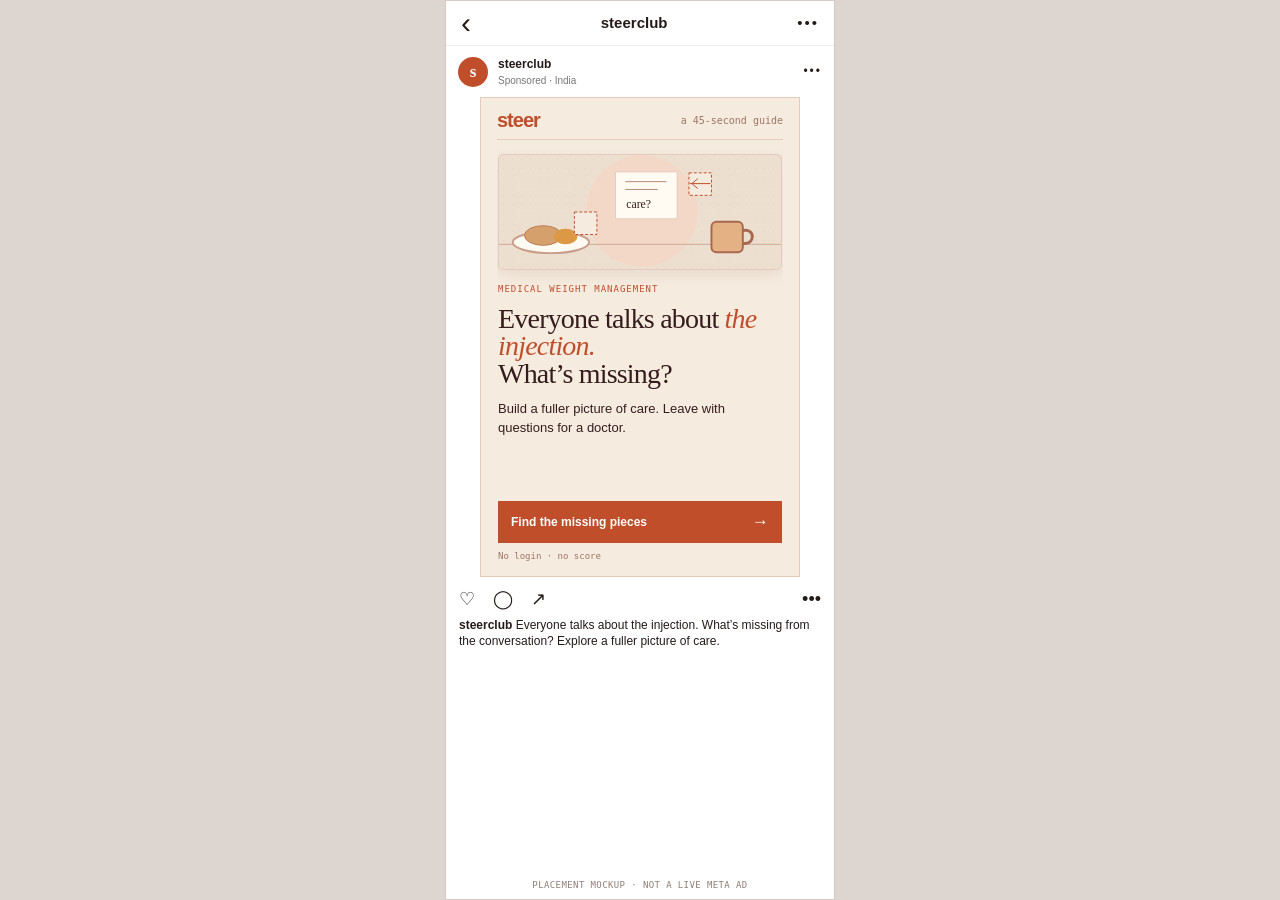
==== placement.html @ 1829b13c "Build The Missing Pieces demo" ====
<!doctype html>
<html lang="en">
<head>
  <meta charset="utf-8" />
  <meta name="viewport" content="width=device-width,initial-scale=1" />
  <title>The Missing Pieces · feed placement demo</title>
  <link rel="stylesheet" href="placement.css" />
</head>
<body>
  <main class="phone-preview" aria-label="Mock social feed placement">
    <header><span class="back">‹</span><b>steerclub</b><span class="more">•••</span></header>
    <div class="sponsored"><span class="avatar">s</span><span><b>steerclub</b><small>Sponsored · India</small></span><span class="more">•••</span></div>
    <iframe src="playable.html" title="The Missing Pieces interactive playable ad"></iframe>
    <div class="feed-actions"><span>♡　◯　↗</span><span>•••</span></div>
    <p class="caption"><b>steerclub</b> Everyone talks about the injection. What’s missing from the conversation? Explore a fuller picture of care.</p>
    <p class="mock-label">PLACEMENT MOCKUP · NOT A LIVE META AD</p>
  </main>
</body>
</html>
---- placement.css ----
*{box-sizing:border-box}body{margin:0;min-height:100vh;background:#ddd5cf;display:grid;place-items:center;color:#241b19;font:14px/1.35 Arial,sans-serif}.phone-preview{width:min(100vw,390px);min-height:100dvh;background:#fff;display:flex;flex-direction:column;border:1px solid #d5cbc4}header{height:45px;display:flex;align-items:center;justify-content:space-between;padding:0 15px;border-bottom:1px solid #eee;font-size:15px}.back{font-size:30px;font-weight:200}.more{letter-spacing:2px}.sponsored{height:51px;flex:none;display:flex;align-items:center;gap:10px;padding:6px 12px;font-size:12px}.sponsored small{display:block;color:#777;font-size:10px;margin-top:2px}.avatar{height:30px;width:30px;border-radius:50%;background:#c04e2a;color:white;display:grid;place-items:center;font:700 17px Georgia}.sponsored .more{margin-left:auto}iframe{display:block;border:0;width:320px;height:480px;max-width:100%;align-self:center;background:#f5ebdf}.feed-actions{display:flex;justify-content:space-between;padding:10px 13px 4px;font-size:18px}.caption{font-size:12px;padding:0 13px;margin:2px 0 12px}.mock-label{margin:auto 0 0;padding:9px;text-align:center;color:#8e7e76;font:9px monospace;letter-spacing:.4px}@media(min-height:650px){.phone-preview{height:100dvh;max-height:900px}.caption{margin-bottom:20px}}
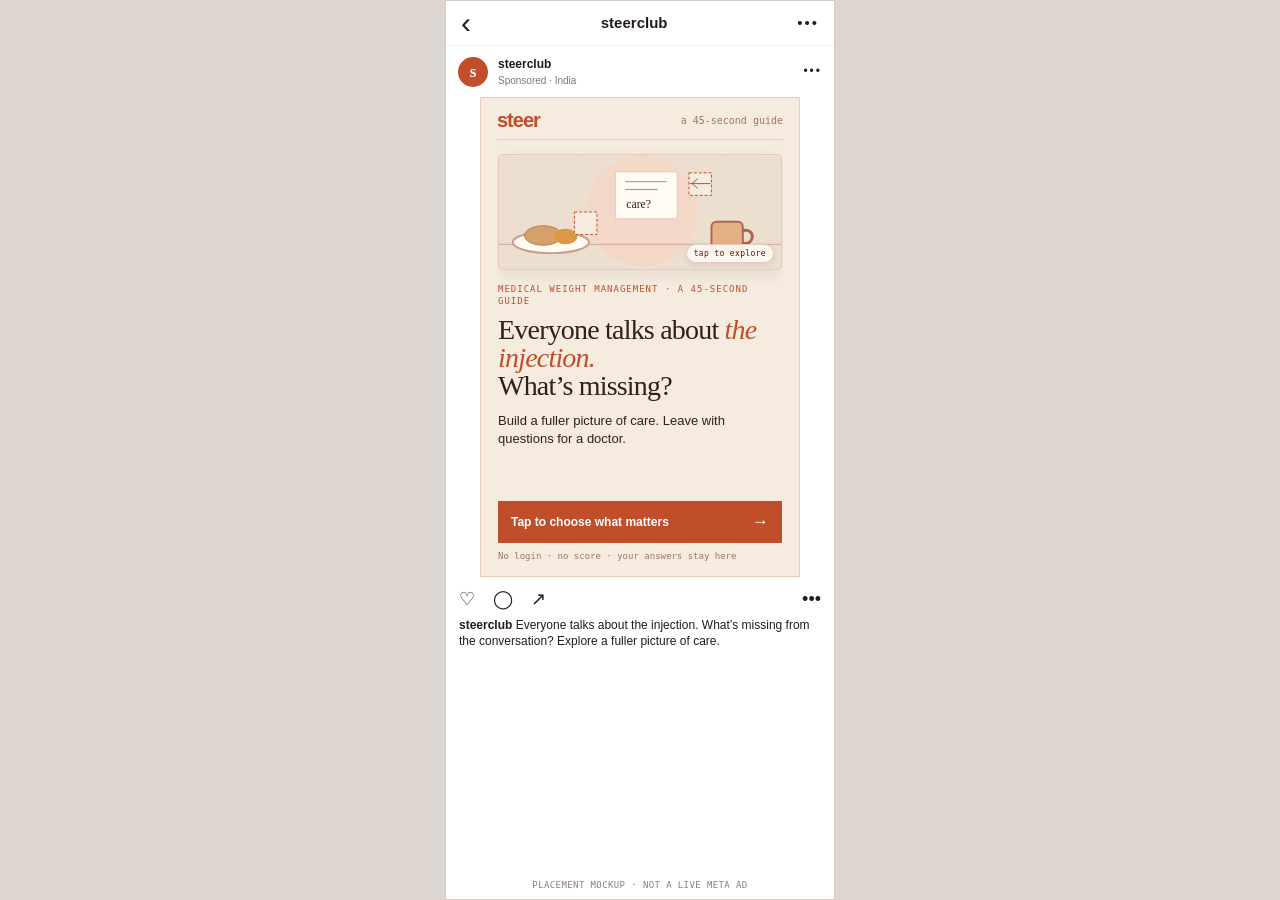
==== commit fd870abc: "Enhance playable experience with updated content and functionality - Updated HTML structure in playa" ====
--- a/placement.html
+++ b/placement.html
@@ -10,7 +10,7 @@
   <main class="phone-preview" aria-label="Mock social feed placement">
     <header><span class="back">‹</span><b>steerclub</b><span class="more">•••</span></header>
     <div class="sponsored"><span class="avatar">s</span><span><b>steerclub</b><small>Sponsored · India</small></span><span class="more">•••</span></div>
-    <iframe src="playable.html" title="The Missing Pieces interactive playable ad"></iframe>
+    <iframe src="playable.html?hook=missing" title="The Missing Pieces interactive playable ad" name="ad-frame"></iframe>
     <div class="feed-actions"><span>♡　◯　↗</span><span>•••</span></div>
     <p class="caption"><b>steerclub</b> Everyone talks about the injection. What’s missing from the conversation? Explore a fuller picture of care.</p>
     <p class="mock-label">PLACEMENT MOCKUP · NOT A LIVE META AD</p>
--- a/placement.css
+++ b/placement.css
@@ -1 +1,2 @@
 *{box-sizing:border-box}body{margin:0;min-height:100vh;background:#ddd5cf;display:grid;place-items:center;color:#241b19;font:14px/1.35 Arial,sans-serif}.phone-preview{width:min(100vw,390px);min-height:100dvh;background:#fff;display:flex;flex-direction:column;border:1px solid #d5cbc4}header{height:45px;display:flex;align-items:center;justify-content:space-between;padding:0 15px;border-bottom:1px solid #eee;font-size:15px}.back{font-size:30px;font-weight:200}.more{letter-spacing:2px}.sponsored{height:51px;flex:none;display:flex;align-items:center;gap:10px;padding:6px 12px;font-size:12px}.sponsored small{display:block;color:#777;font-size:10px;margin-top:2px}.avatar{height:30px;width:30px;border-radius:50%;background:#c04e2a;color:white;display:grid;place-items:center;font:700 17px Georgia}.sponsored .more{margin-left:auto}iframe{display:block;border:0;width:320px;height:480px;max-width:100%;align-self:center;background:#f5ebdf}.feed-actions{display:flex;justify-content:space-between;padding:10px 13px 4px;font-size:18px}.caption{font-size:12px;padding:0 13px;margin:2px 0 12px}.mock-label{margin:auto 0 0;padding:9px;text-align:center;color:#8e7e76;font:9px monospace;letter-spacing:.4px}@media(min-height:650px){.phone-preview{height:100dvh;max-height:900px}.caption{margin-bottom:20px}}
+.hook-switcher{border-top:1px solid #eee;padding:9px 12px 12px;display:flex;gap:6px;flex-wrap:wrap;background:#faf8f6}.hook-switcher p{width:100%;margin:0 0 2px;color:#8e7e76;font:9px monospace;letter-spacing:1px}.hook-switcher a{border:1px solid #e6cbbd;border-radius:999px;padding:6px 8px;color:#661414;background:#fffaf5;text-decoration:none;font-size:10px}.hook-switcher a:hover,.hook-switcher a:focus-visible{border-color:#c04e2a;background:#f5ebdf;outline:2px solid #c04e2a;outline-offset:1px}
